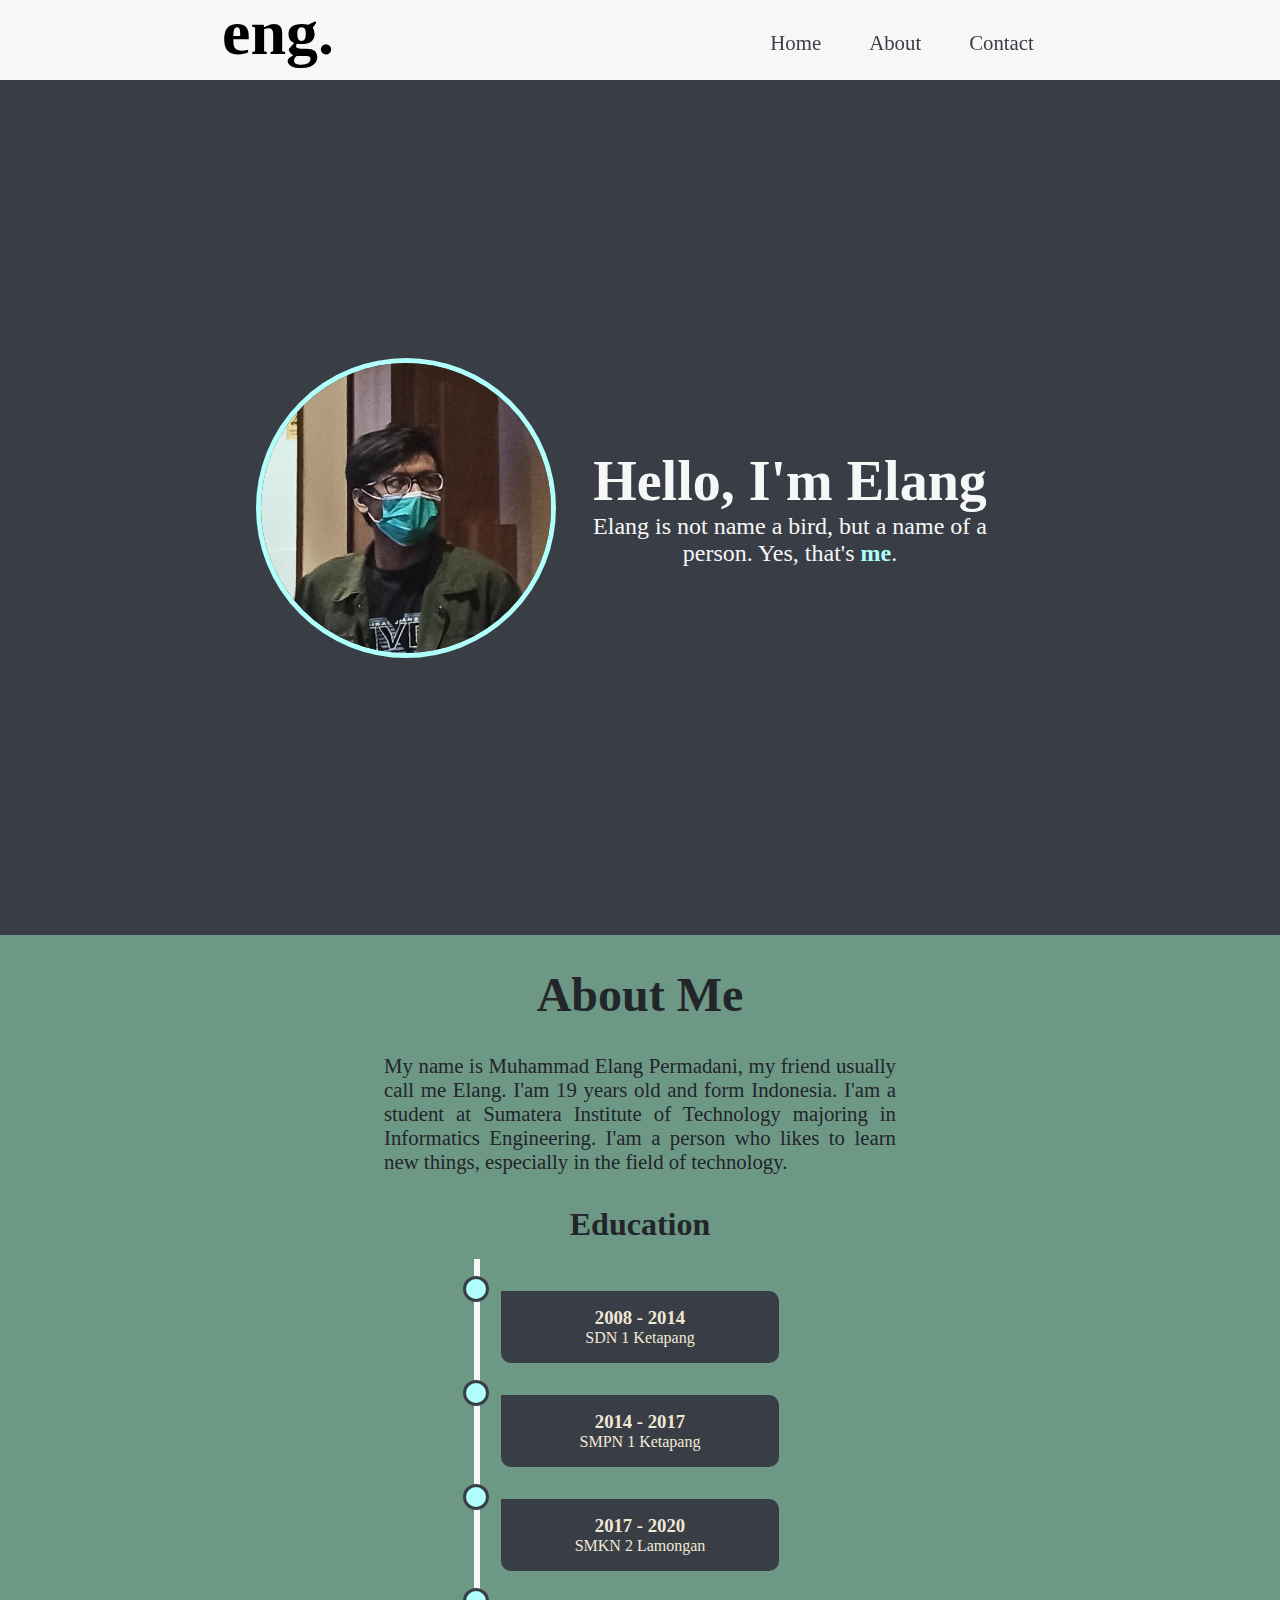
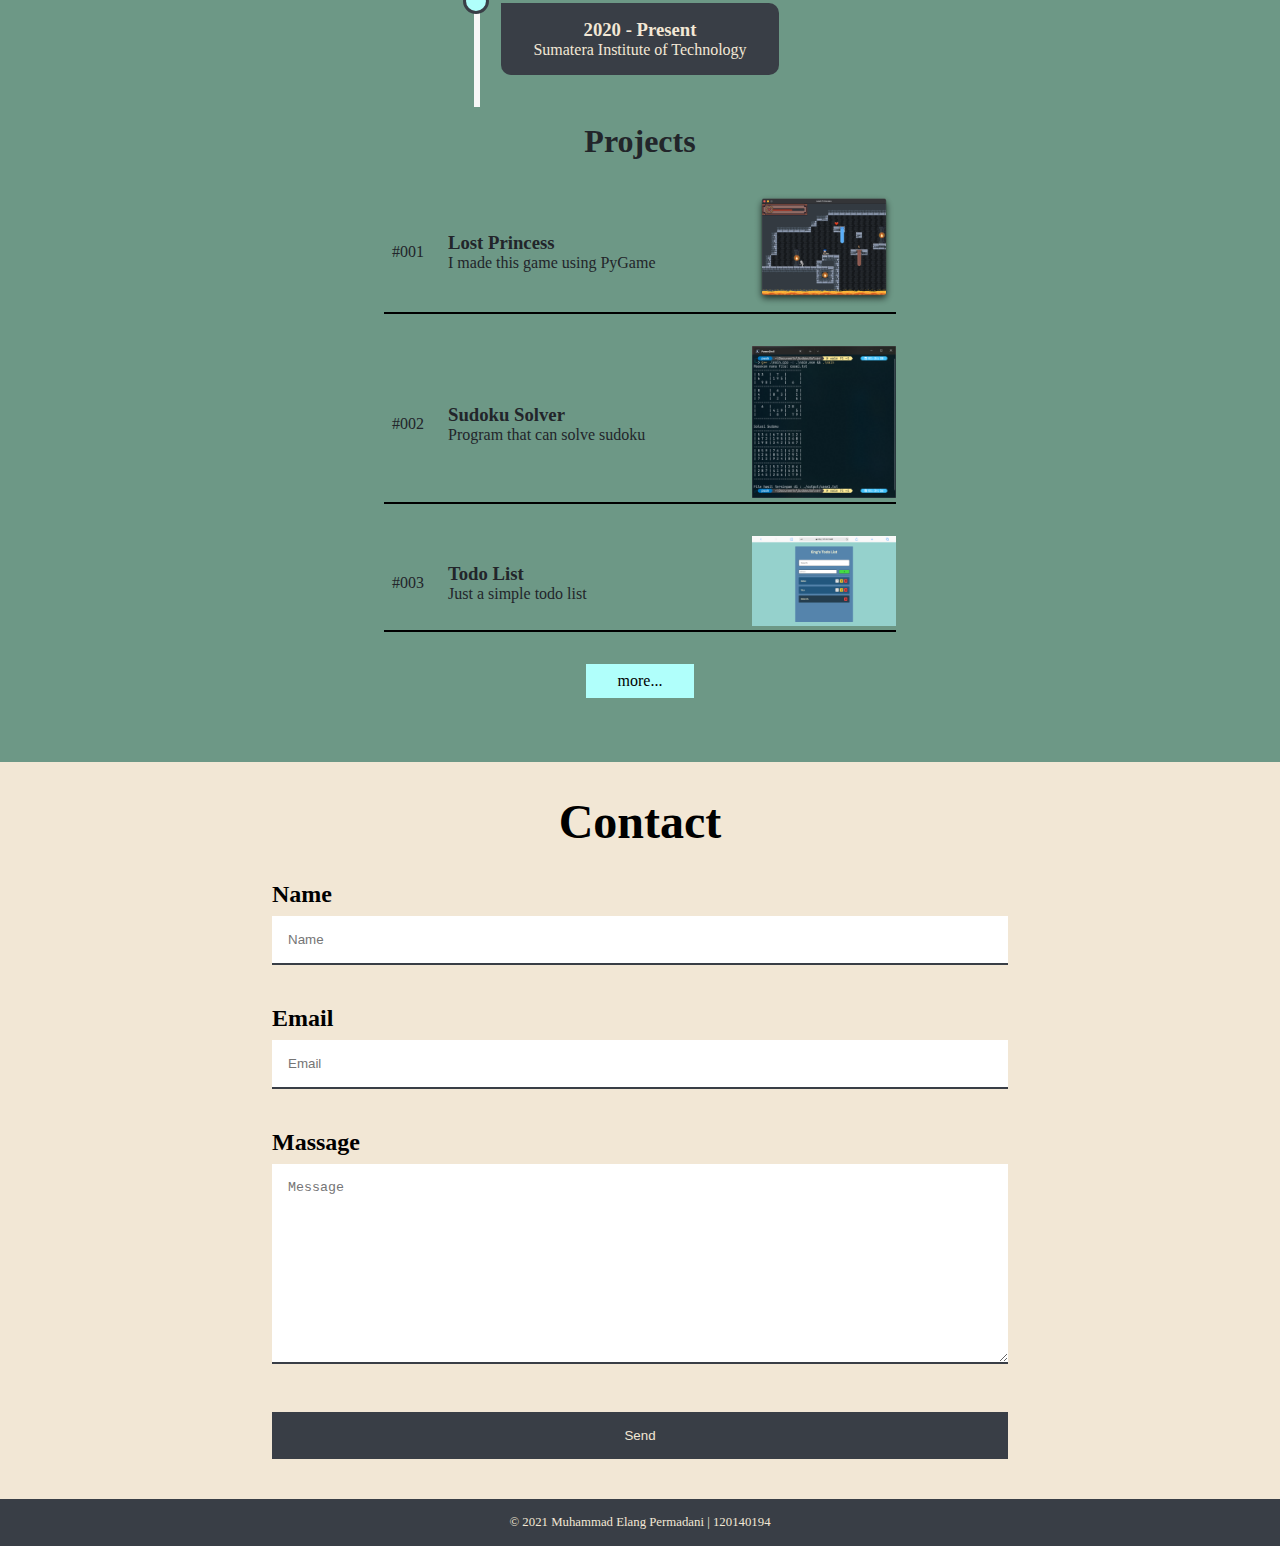
==== Tugas/index.html @ eade7478 "dbaibeuif" ====
<!DOCTYPE html>
<html lang="en">
  <head>
    <meta charset="UTF-8" />
    <meta http-equiv="X-UA-Compatible" content="IE=edge" />
    <meta name="viewport" content="width=device-width, initial-scale=1.0" />
    <title>Praktikum 3</title>
    <link rel="stylesheet" href="sass/style.css" />
  </head>
  <body>
    <header class="header">
      <div class="header__logo">
        <h1>eng.</h1>
      </div>
      <nav class="header__nav">
        <ul class="header__nav--list">
          <li class="header__nav--item"><a href="#">Home</a></li>
          <li class="header__nav--item"><a href="#about">About</a></li>
          <li class="header__nav--item"><a href="#contact">Contact</a></li>
        </ul>
      </nav>
      <div class="header__humberger">
        <div class="header__humberger--line"></div>
        <div class="header__humberger--line"></div>
        <div class="header__humberger--line"></div>
      </div>
    </header>
    <main class="main" id="home">
      <div class="jumbotron">
        <div class="jumbotron__img">
          <img src="img/profile.jpeg" alt="hero" />
        </div>
        <div class="jumbotron__content">
          <h1 class="jumbotron__content--title">Hello, I'm Elang</h1>
          <p class="jumbotron__content--desc">
            Elang is not name a bird, but a name of a person. Yes, that's
            <span>me</span>.
          </p>
        </div>
      </div>
      <div class="about" id="about">
        <h1>About Me</h1>
        <div class="about__desc">
          <p>
            My name is Muhammad Elang Permadani, my friend usually call me
            Elang. I'am 19 years old and form Indonesia. I'am a student at
            <span>Sumatera Institute of Technology</span> majoring in
            Informatics Engineering. I'am a person who likes to learn new
            things, especially in the field of technology.
          </p>
        </div>
        <h2>Education</h2>
        <div class="about__timeline">
          <div class="container">
            <div class="content">
              <h3>2008 - 2014</h3>
              <p>SDN 1 Ketapang</p>
            </div>
          </div>
          <div class="container">
            <div class="content">
              <h3>2014 - 2017</h3>
              <p>SMPN 1 Ketapang</p>
            </div>
          </div>
          <div class="container">
            <div class="content">
              <h3>2017 - 2020</h3>
              <p>SMKN 2 Lamongan</p>
            </div>
          </div>
          <div class="container">
            <div class="content">
              <h3>2020 - Present</h3>
              <p>Sumatera Institute of Technology</p>
            </div>
          </div>
        </div>
        <h2>Projects</h2>
        <div class="about__projects">
          <div class="content">
            <div class="number">
              <p>#001</p>
            </div>
            <div class="desc">
              <h3>Lost Princess</h3>
              <p>I made this game using PyGame</p>
            </div>
            <div class="thumbnail">
              <img src="img/p1.png" alt="project1" />
            </div>
          </div>
          <div class="content">
            <div class="number">
              <p>#002</p>
            </div>
            <div class="desc">
              <h3>Sudoku Solver</h3>
              <p>Program that can solve sudoku</p>
            </div>
            <div class="thumbnail">
              <img src="img/p2.png" alt="project1" />
            </div>
          </div>
          <div class="content">
            <div class="number">
              <p>#003</p>
            </div>
            <div class="desc">
              <h3>Todo List</h3>
              <p>Just a simple todo list</p>
            </div>
            <div class="thumbnail">
              <img src="img/p3.png" alt="project1" />
            </div>
          </div>
          <div class="content">
            <a href="https://github.com/maybeenang" target="_blank">more...</a>
          </div>
        </div>
      </div>
    </main>

    <div class="contact">
      <h1 id="contact">Contact</h1>
      <div class="contact__container">
        <div class="contact__input">
          <label for="name">Name</label>
          <input type="text" placeholder="Name" id="name" />
        </div>
        <div class="contact__input">
          <label for="email">Email</label>
          <input type="email" placeholder="Email" id="email" />
        </div>
        <div class="contact__input">
          <label for="message">Massage</label>
          <textarea
            name="message"
            id="message"
            cols="30"
            rows="10"
            placeholder="Message"
          ></textarea>
        </div>
        <div class="contact__input">
          <button>Send</button>
        </div>
      </div>
    </div>

    <footer class="footer">
      <div class="footer__content">
        <p>© 2021 Muhammad Elang Permadani | 120140194</p>
      </div>
    </footer>

    <script src="script.js"></script>
  </body>
</html>
---- Tugas/sass/style.css ----
* {
  margin: 0;
  padding: 0;
  box-sizing: border-box;
  scroll-behavior: smooth;
  scroll-margin: 70px;
}

body {
  overflow-x: hidden;
}

.header {
  position: -webkit-sticky;
  position: sticky;
  top: 0;
  background-color: #F7F7F7;
  display: flex;
  justify-content: space-between;
  align-items: center;
  padding: 1rem;
  width: 100%;
  z-index: 99;
}
.header__logo {
  font-size: 1rem;
}
.header__nav {
  opacity: 0;
  transform: translate(70vw, 0);
  transition: all 0.5s ease;
}
.header__nav--list {
  display: flex;
  list-style: none;
}
.header__nav--item a {
  text-decoration: none;
  color: #393E46;
  padding: 1rem;
  font-size: 1rem;
}
.header__nav--item a:hover {
  color: #6D9886;
}
.header .nav_active {
  opacity: 1;
  transform: translate(0, 0);
}
.header__humberger {
  width: 35px;
  height: 35px;
  cursor: pointer;
}
.header__humberger--line {
  width: 100%;
  height: 5px;
  background-color: #393E46;
  margin: 5px 0;
  transition: all 0.3s ease;
}
.active .header__humberger--line:first-child {
  transform: rotate(-45deg) translate(0, 7px);
  width: 50%;
}
.active .header__humberger--line:nth-child(2) {
  transform: translate(8px, 0);
}
.active .header__humberger--line:last-child {
  transform: rotate(45deg) translate(0, -7px);
  width: 50%;
}

.main {
  background-color: #393E46;
}
.main .jumbotron {
  display: flex;
  flex-direction: column;
  align-items: center;
  padding: 2rem 1rem;
  height: 95vh;
  padding-top: 15vh;
  color: #F7F7F7;
}
.main .jumbotron__img {
  width: 200px;
  height: 200px;
}
.main .jumbotron__img img {
  width: 100%;
  height: 100%;
  -o-object-fit: cover;
     object-fit: cover;
  border-radius: 100%;
  border: 5px solid #b0fffb;
}
.main .jumbotron__content {
  display: flex;
  flex-direction: column;
  justify-content: center;
  align-items: center;
  text-align: center;
  padding: 1rem;
}
.main .jumbotron__content--title {
  font-size: 2.5rem;
  font-weight: 600;
}
.main .jumbotron__content--desc {
  font-size: 1.5rem;
  font-weight: 400;
}
.main .jumbotron__content--desc span {
  font-weight: 600;
  color: #b0fffb;
}
.main .about {
  width: 100%;
  background-color: #6D9886;
  display: flex;
  flex-direction: column;
  padding: 1rem;
  color: #22252a;
}
.main .about h1 {
  text-align: center;
  padding: 1rem;
  font-size: 3rem;
}
.main .about h2 {
  text-align: center;
  padding: 1rem;
  font-size: 2rem;
}
.main .about__desc {
  text-align: justify;
  padding: 1rem;
  font-size: 1.3rem;
}
.main .about__timeline {
  position: relative;
  max-width: 1200px;
  margin: auto;
}
.main .about__timeline .container {
  position: relative;
  background-color: #393E46;
  width: 100%;
  padding: 1rem 0.5rem;
  margin: 2rem 0;
  border-radius: 0px 10px 10px 10px;
  text-align: center;
  color: #f2e7d5;
}
.main .about__timeline .container::after {
  content: "";
  position: absolute;
  width: 20px;
  height: 20px;
  background-color: #b0fffb;
  border: 3px solid #393E46;
  top: -15px;
  left: 50%;
  margin-left: -64%;
  border-radius: 50%;
  z-index: 1;
}
.main .about__timeline::after {
  content: "";
  position: absolute;
  width: 6px;
  background-color: #F7F7F7;
  top: 0;
  bottom: 0;
  left: 50%;
  margin-left: -60%;
}
.main .about__projects {
  padding: 1rem;
}
.main .about__projects .content {
  display: flex;
  justify-content: space-between;
  align-items: center;
  border-bottom: 2px solid black;
  margin-bottom: 2rem;
  transition: all 0.5s ease;
}
.main .about__projects .content .number {
  flex: 0.5;
  text-align: center;
}
.main .about__projects .content .desc {
  flex: 3;
  text-align: justify;
  padding: 1rem;
}
.main .about__projects .content .thumbnail {
  flex: 1.5;
}
.main .about__projects .content .thumbnail img {
  width: 100%;
  height: 100%;
  -o-object-fit: cover;
     object-fit: cover;
}
.main .about__projects .content:last-child {
  border-bottom: none;
  justify-content: center;
}
.main .about__projects .content:last-child a {
  text-decoration: none;
  color: black;
  padding: 0.5rem 2rem;
  background-color: #b0fffb;
}
.main .about__projects .content:hover {
  transform: scale(1.1);
}

.contact {
  background-color: #f2e7d5;
  padding: 1rem;
}
.contact h1 {
  text-align: center;
  padding: 1rem;
  font-size: 3rem;
}
.contact__container {
  display: flex;
  justify-content: space-between;
  flex-direction: column;
  align-items: center;
}
.contact__input {
  display: flex;
  flex-direction: column;
  justify-content: center;
  align-items: center;
  width: 100%;
  padding: 1rem;
}
.contact__input label {
  font-size: 1.5rem;
  font-weight: 600;
  align-self: flex-start;
}
.contact__input input {
  width: 100%;
  padding: 1rem;
  margin: 0.5rem 0;
  border: none;
  border-bottom: 2px solid #393E46;
  outline: none;
}
.contact__input textarea {
  width: 100%;
  padding: 1rem;
  margin: 0.5rem 0;
  border: none;
  border-bottom: 2px solid #393E46;
  outline: none;
  height: 200px;
}
.contact__input button {
  width: 100%;
  padding: 1rem;
  margin: 0.5rem 0;
  border: none;
  border-bottom: 2px solid #393E46;
  outline: none;
  background-color: #393E46;
  color: #f2e7d5;
  border: none;
  outline: none;
  cursor: pointer;
}

.footer {
  background-color: #393E46;
  padding: 1rem;
  text-align: center;
  font-size: 0.8rem;
  color: #f2e7d5;
}

::-webkit-scrollbar {
  width: 10px;
}

::-webkit-scrollbar-thumb {
  background: #393E46;
}

::-webkit-scrollbar-thumb:hover {
  background: #505762;
}

@media screen and (min-width: 768px) {
  * {
    scroll-margin: 80px;
  }
  .header {
    justify-content: space-around;
    height: 80px;
    padding-bottom: 30px;
  }
  .header__logo {
    font-size: 2rem;
  }
  .header__humberger {
    display: none;
  }
  .header__nav {
    opacity: 1;
    transform: translate(0, 0);
  }
  .header__nav--list {
    padding-top: 20px;
  }
  .main .jumbotron {
    flex-direction: row;
    justify-content: space-around;
    align-items: center;
    padding: 0 20vw;
  }
  .main .jumbotron__content {
    flex: 1;
    padding: 1rem;
  }
  .main .jumbotron__content--title {
    font-size: 2rem;
  }
  .main .jumbotron__content--desc {
    font-size: 1rem;
  }
  .main .jumbotron__img {
    width: 200px;
    height: 200px;
  }
  .main .jumbotron__img img {
    width: 100%;
    height: 100%;
  }
  .main .about {
    padding: 1rem 20vw;
  }
  .main .about__desc {
    padding: 1rem 10vw;
  }
  .main .about__timeline .container {
    padding: 1rem 2rem;
  }
  .main .about__projects {
    padding: 1rem 10vw;
  }
  .contact {
    padding: 1rem 20vw;
  }
}
@media screen and (min-width: 975px) {
  .header__nav--item {
    padding: 0 0.5rem;
  }
  .header__nav--item a {
    font-size: 1.3rem;
  }
  .main .jumbotron__content {
    flex: 1;
    padding: 1rem;
  }
  .main .jumbotron__content--title {
    font-size: 3.5rem;
  }
  .main .jumbotron__content--desc {
    font-size: 1.5rem;
  }
  .main .jumbotron__img {
    width: 300px;
    height: 300px;
  }
  .main .jumbotron__img img {
    width: 100%;
    height: 100%;
  }
}/*# sourceMappingURL=style.css.map */
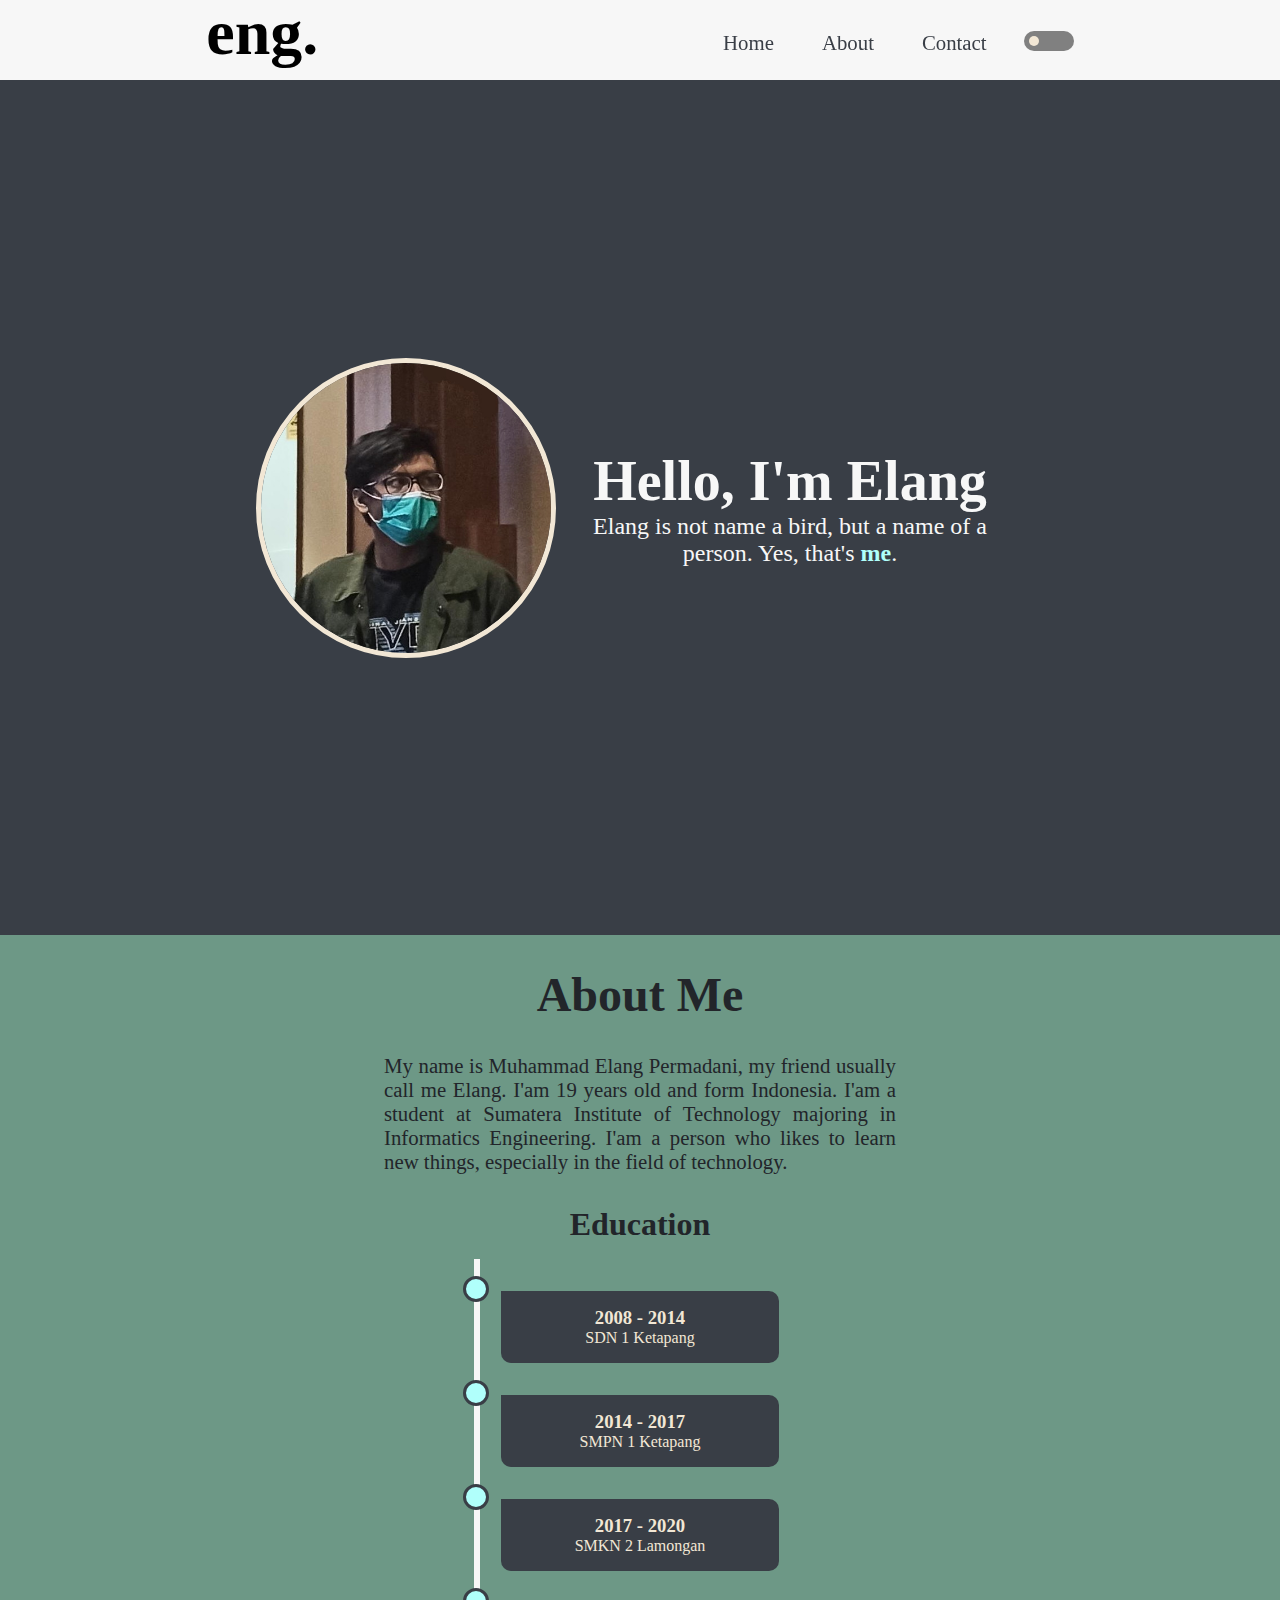
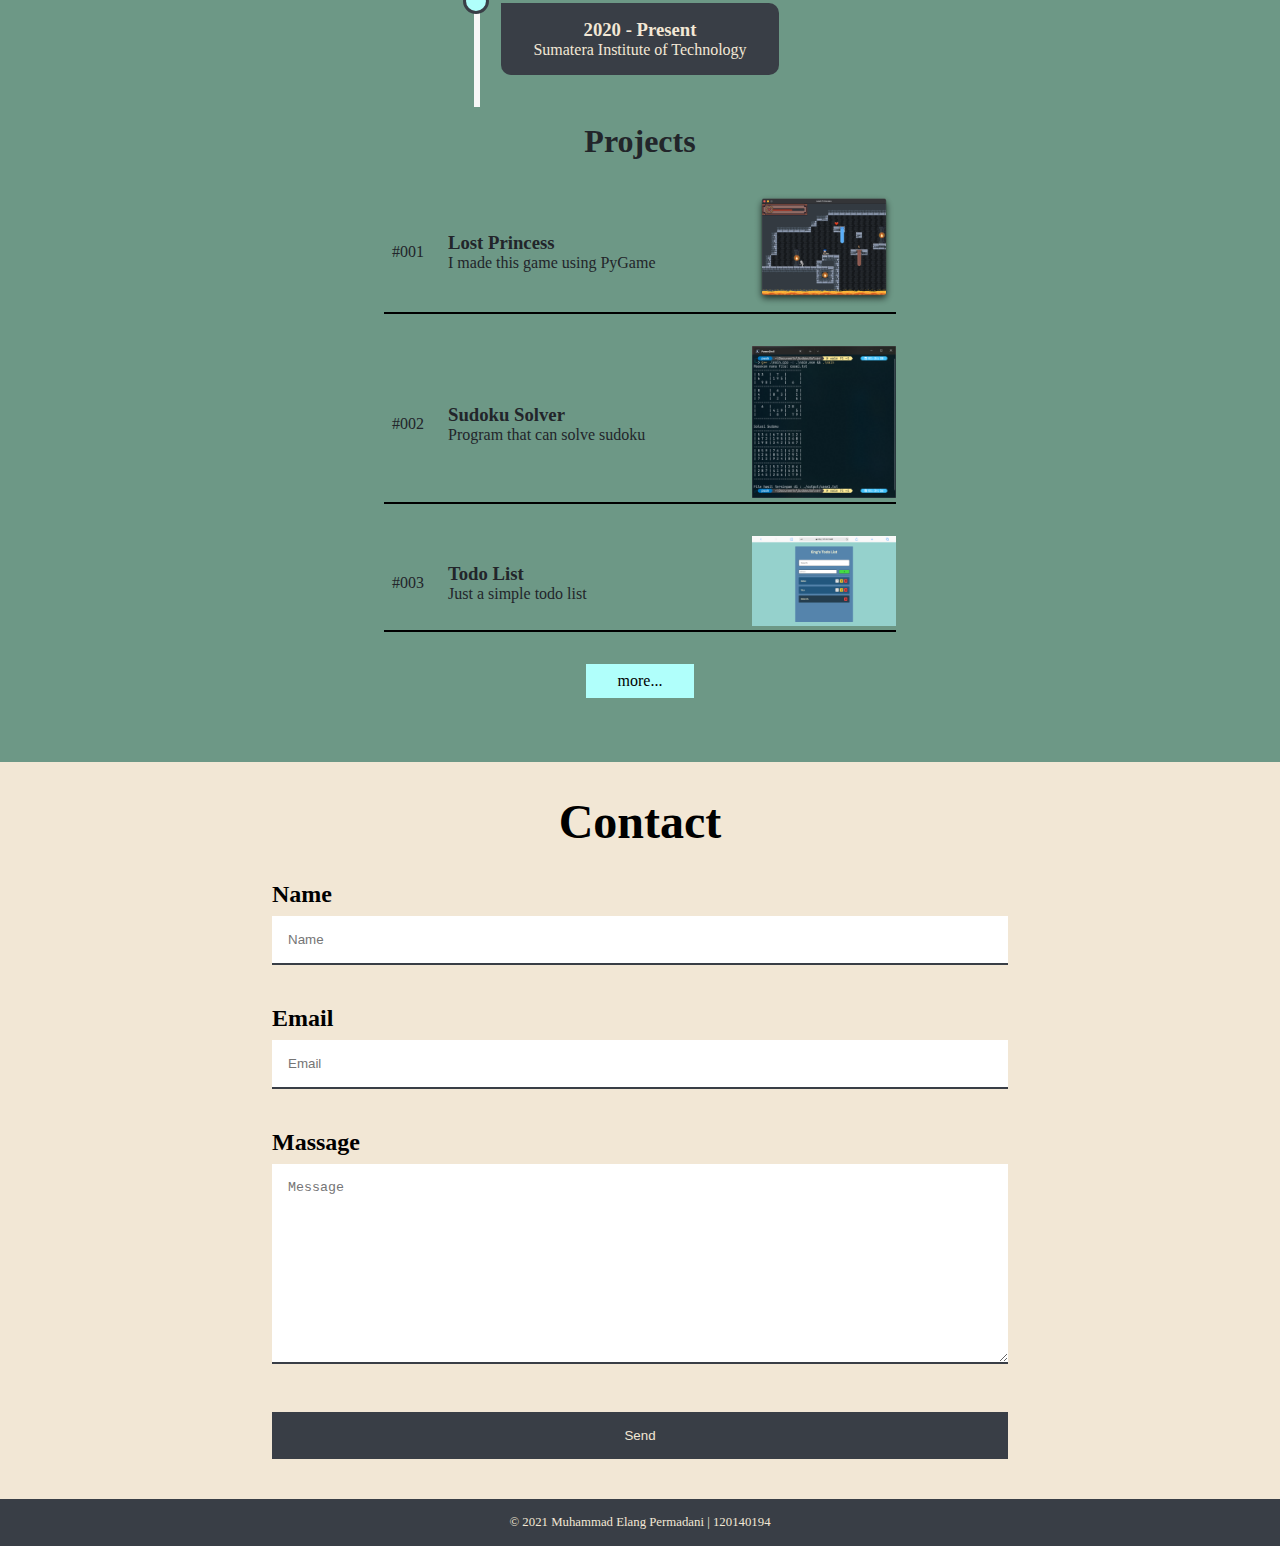
==== commit f062594d: "dbaibeuif" ====
--- a/Tugas/index.html
+++ b/Tugas/index.html
@@ -4,7 +4,7 @@
     <meta charset="UTF-8" />
     <meta http-equiv="X-UA-Compatible" content="IE=edge" />
     <meta name="viewport" content="width=device-width, initial-scale=1.0" />
-    <title>Praktikum 3</title>
+    <title>Praktikum 4</title>
     <link rel="stylesheet" href="sass/style.css" />
   </head>
   <body>
@@ -17,6 +17,7 @@
           <li class="header__nav--item"><a href="#">Home</a></li>
           <li class="header__nav--item"><a href="#about">About</a></li>
           <li class="header__nav--item"><a href="#contact">Contact</a></li>
+          <input type="checkbox" id="switch" /><label for="switch"></label>
         </ul>
       </nav>
       <div class="header__humberger">
--- a/Tugas/sass/style.css
+++ b/Tugas/sass/style.css
@@ -8,6 +8,40 @@
 
 body {
   overflow-x: hidden;
+  transition: all 0.5s ease;
+}
+
+.dark .header {
+  background-color: #393E46;
+  color: #f2e7d5;
+}
+.dark .header__nav--item a {
+  color: #f2e7d5;
+}
+.dark .header__humberger--line {
+  background-color: #f2e7d5;
+}
+.dark .main .jumbotron {
+  background-color: #F7F7F7;
+  color: #393E46;
+}
+.dark .main .jumbotron__img img {
+  border: 5px solid #393E46;
+}
+.dark .main .jumbotron span {
+  color: rgb(0, 61, 117);
+}
+.dark .contact {
+  background-color: #393E46;
+  color: #f2e7d5;
+}
+.dark .contact__input button {
+  background-color: #6D9886;
+  color: #f2e7d5;
+}
+.dark .footer {
+  background-color: #f2e7d5;
+  color: #393E46;
 }
 
 .header {
@@ -27,12 +61,44 @@
 }
 .header__nav {
   opacity: 0;
-  transform: translate(70vw, 0);
+  transform: translate(100vw, 0);
   transition: all 0.5s ease;
 }
 .header__nav--list {
   display: flex;
   list-style: none;
+}
+.header__nav--list #switch {
+  visibility: hidden;
+}
+.header__nav--list label {
+  cursor: pointer;
+  text-indent: -100px;
+  width: 50px;
+  height: 20px;
+  background: grey;
+  display: block;
+  border-radius: 100px;
+  position: relative;
+}
+.header__nav--list label:after {
+  content: "";
+  position: absolute;
+  top: 5px;
+  left: 5px;
+  width: 10px;
+  height: 10px;
+  background: #f2e7d5;
+  border-radius: 90px;
+  transition: 0.3s;
+}
+.header__nav--list #switch:checked + label {
+  background: #f2e7d5;
+}
+.header__nav--list #switch:checked + label:after {
+  left: calc(100% - 5px);
+  transform: translateX(-100%);
+  background: #393E46;
 }
 .header__nav--item a {
   text-decoration: none;
@@ -93,7 +159,7 @@
   -o-object-fit: cover;
      object-fit: cover;
   border-radius: 100%;
-  border: 5px solid #b0fffb;
+  border: 5px solid #f2e7d5;
 }
 .main .jumbotron__content {
   display: flex;
